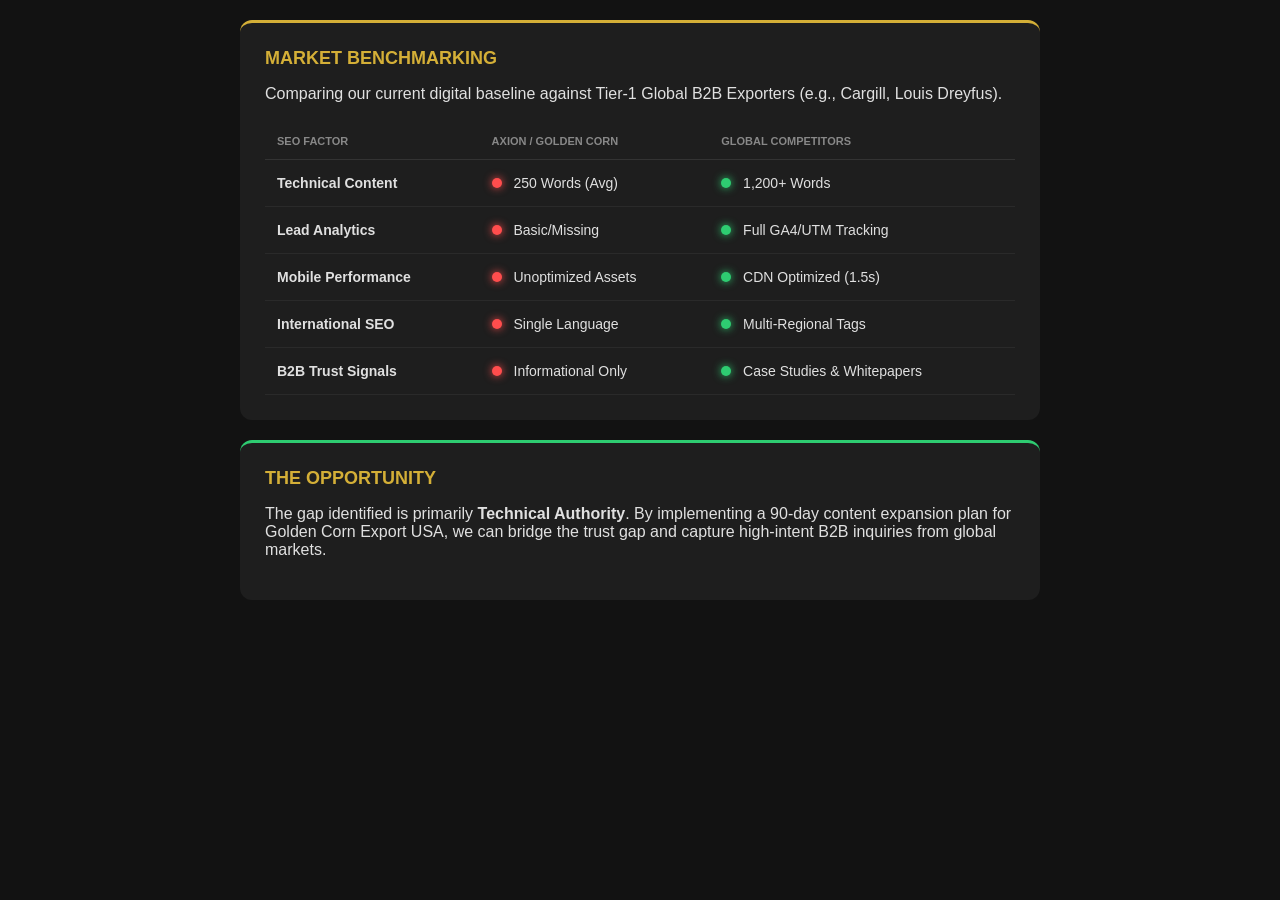
==== competitor_gap.html @ 628f8996 "Update competitor_gap.html" ====
<!DOCTYPE html>
<html lang="en">
<head>
    <meta charset="UTF-8">
    <meta name="viewport" content="width=device-width, initial-scale=1.0">
    <style>
        :root {
            --black: #121212; --surface: #1e1e1e; --gold: #d4af37;
            --blue: #0a1931; --red: #ff4d4d; --green: #2ecc71; --text: #e0e0e0;
        }
        body { font-family: -apple-system, sans-serif; background: var(--black); color: var(--text); margin: 0; padding: 20px; }
        .container { max-width: 800px; margin: 0 auto; }
        .card { background: var(--surface); border-radius: 12px; padding: 25px; margin-bottom: 20px; border-top: 3px solid var(--gold); }
        h2 { color: var(--gold); margin-top: 0; font-size: 18px; text-transform: uppercase; }
        
        .table-wrapper { width: 100%; overflow-x: auto; -webkit-overflow-scrolling: touch; margin-top: 20px; }
        table { width: 100%; border-collapse: collapse; min-width: 500px; }
        th { text-align: left; color: #888; padding: 12px; border-bottom: 1px solid #333; font-size: 11px; text-transform: uppercase; }
        td { padding: 15px 12px; border-bottom: 1px solid #2a2a2a; font-size: 14px; }
        
        .dot { width: 10px; height: 10px; border-radius: 50%; display: inline-block; margin-right: 8px; }
        .bg-red { background: var(--red); box-shadow: 0 0 8px var(--red); }
        .bg-green { background: var(--green); box-shadow: 0 0 8px var(--green); }
    </style>
</head>
<body>
    <div class="container">
        <div class="card">
            <h2>Market Benchmarking</h2>
            <p>Comparing our current digital baseline against Tier-1 Global B2B Exporters (e.g., Cargill, Louis Dreyfus).</p>
            
            <div class="table-wrapper">
                <table>
                    <thead>
                        <tr><th>SEO Factor</th><th>Axion / Golden Corn</th><th>Global Competitors</th></tr>
                    </thead>
                    <tbody>
                        <tr>
                            <td><strong>Technical Content</strong></td>
                            <td><span class="dot bg-red"></span> 250 Words (Avg)</td>
                            <td><span class="dot bg-green"></span> 1,200+ Words</td>
                        </tr>
                        <tr>
                            <td><strong>Lead Analytics</strong></td>
                            <td><span class="dot bg-red"></span> Basic/Missing</td>
                            <td><span class="dot bg-green"></span> Full GA4/UTM Tracking</td>
                        </tr>
                        <tr>
                            <td><strong>Mobile Performance</strong></td>
                            <td><span class="dot bg-red"></span> Unoptimized Assets</td>
                            <td><span class="dot bg-green"></span> CDN Optimized (1.5s)</td>
                        </tr>
                        <tr>
                            <td><strong>International SEO</strong></td>
                            <td><span class="dot bg-red"></span> Single Language</td>
                            <td><span class="dot bg-green"></span> Multi-Regional Tags</td>
                        </tr>
                        <tr>
                            <td><strong>B2B Trust Signals</strong></td>
                            <td><span class="dot bg-red"></span> Informational Only</td>
                            <td><span class="dot bg-green"></span> Case Studies & Whitepapers</td>
                        </tr>
                    </tbody>
                </table>
            </div>
        </div>

        <div class="card" style="border-top-color: var(--green);">
            <h2>The Opportunity</h2>
            <p>The gap identified is primarily <strong>Technical Authority</strong>. By implementing a 90-day content expansion plan for Golden Corn Export USA, we can bridge the trust gap and capture high-intent B2B inquiries from global markets.</p>
        </div>
    </div>
</body>
</html>
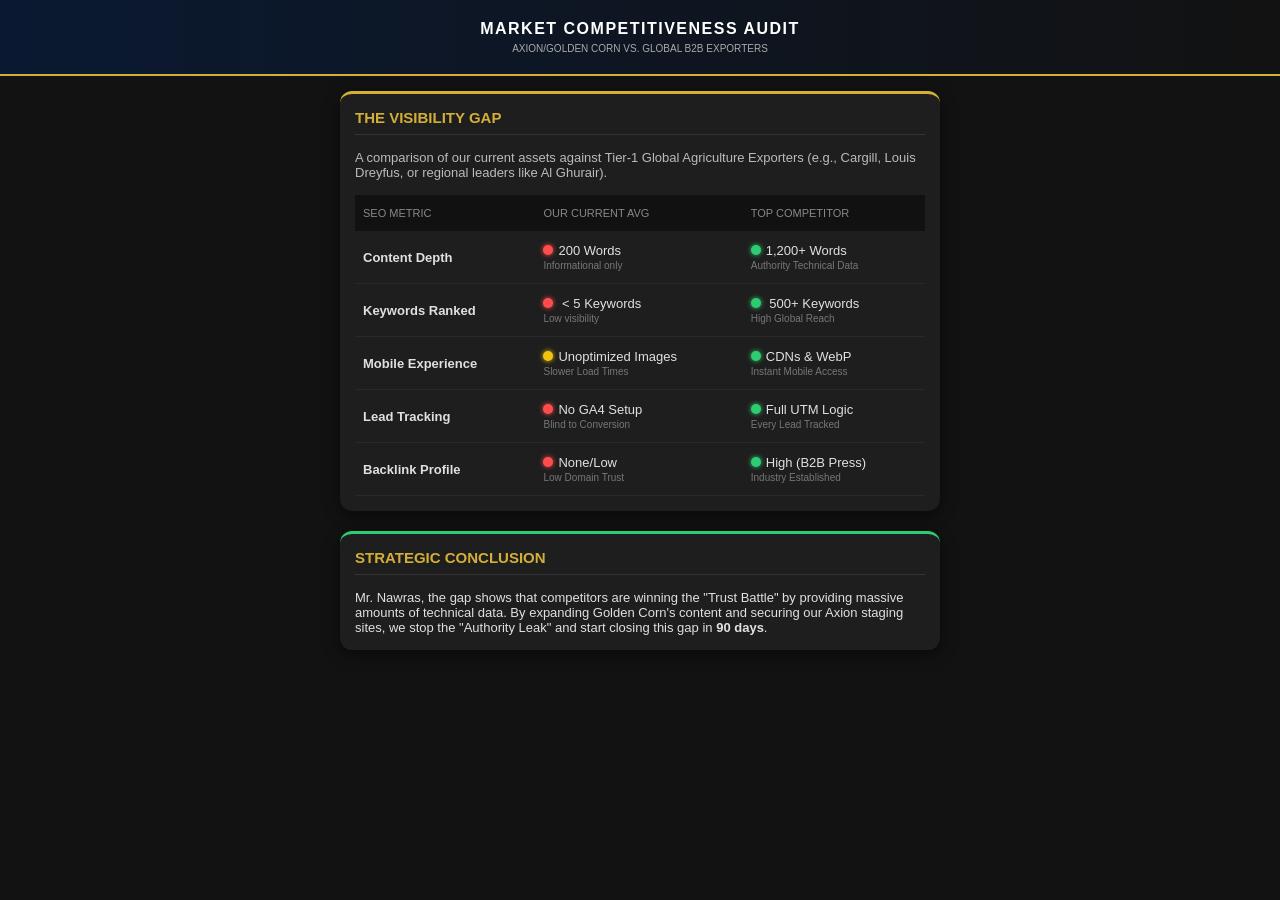
==== commit e44ee09c: "Update competitor_gap.html" ====
--- a/competitor_gap.html
+++ b/competitor_gap.html
@@ -3,72 +3,97 @@
 <head>
     <meta charset="UTF-8">
     <meta name="viewport" content="width=device-width, initial-scale=1.0">
+    <title>Competitor SEO Gap Analysis</title>
     <style>
         :root {
-            --black: #121212; --surface: #1e1e1e; --gold: #d4af37;
-            --blue: #0a1931; --red: #ff4d4d; --green: #2ecc71; --text: #e0e0e0;
+            --black: #121212;
+            --surface: #1e1e1e;
+            --gold: #d4af37;
+            --blue: #0a1931;
+            --red: #ff4d4d;
+            --green: #2ecc71;
+            --text: #e0e0e0;
         }
-        body { font-family: -apple-system, sans-serif; background: var(--black); color: var(--text); margin: 0; padding: 20px; }
-        .container { max-width: 800px; margin: 0 auto; }
-        .card { background: var(--surface); border-radius: 12px; padding: 25px; margin-bottom: 20px; border-top: 3px solid var(--gold); }
-        h2 { color: var(--gold); margin-top: 0; font-size: 18px; text-transform: uppercase; }
+        body { font-family: -apple-system, sans-serif; background: var(--black); color: var(--text); margin: 0; padding: 0; }
+        header { background: linear-gradient(to right, var(--blue), var(--black)); padding: 20px; border-bottom: 2px solid var(--gold); text-align: center; }
+        header h1 { font-size: 16px; margin: 0; text-transform: uppercase; letter-spacing: 1.5px; color: #fff; }
+        .container { padding: 15px; max-width: 600px; margin: 0 auto; }
+        .card { background: var(--surface); border-radius: 12px; padding: 15px; margin-bottom: 20px; border-top: 3px solid var(--gold); box-shadow: 0 4px 15px rgba(0,0,0,0.5); }
+        .card h3 { margin-top: 0; font-size: 15px; color: var(--gold); text-transform: uppercase; border-bottom: 1px solid #333; padding-bottom: 8px; }
         
-        .table-wrapper { width: 100%; overflow-x: auto; -webkit-overflow-scrolling: touch; margin-top: 20px; }
-        table { width: 100%; border-collapse: collapse; min-width: 500px; }
-        th { text-align: left; color: #888; padding: 12px; border-bottom: 1px solid #333; font-size: 11px; text-transform: uppercase; }
-        td { padding: 15px 12px; border-bottom: 1px solid #2a2a2a; font-size: 14px; }
+        .table-wrapper { overflow-x: auto; -webkit-overflow-scrolling: touch; }
+        table { width: 100%; border-collapse: collapse; min-width: 400px; font-size: 13px; }
+        th { background: #111; color: #888; text-align: left; padding: 12px 8px; font-weight: 400; text-transform: uppercase; font-size: 11px; }
+        td { padding: 12px 8px; border-bottom: 1px solid #2a2a2a; vertical-align: middle; }
         
-        .dot { width: 10px; height: 10px; border-radius: 50%; display: inline-block; margin-right: 8px; }
-        .bg-red { background: var(--red); box-shadow: 0 0 8px var(--red); }
-        .bg-green { background: var(--green); box-shadow: 0 0 8px var(--green); }
+        .indicator { width: 10px; height: 10px; border-radius: 50%; display: inline-block; margin-right: 5px; }
+        .bg-red { background: var(--red); box-shadow: 0 0 5px var(--red); }
+        .bg-green { background: var(--green); box-shadow: 0 0 5px var(--green); }
+        .bg-yellow { background: #f1c40f; box-shadow: 0 0 5px #f1c40f; }
+        
+        .label { display: block; font-size: 10px; color: #777; margin-top: 2px; }
+        .comp-name { color: var(--gold); font-weight: bold; }
     </style>
 </head>
 <body>
-    <div class="container">
-        <div class="card">
-            <h2>Market Benchmarking</h2>
-            <p>Comparing our current digital baseline against Tier-1 Global B2B Exporters (e.g., Cargill, Louis Dreyfus).</p>
-            
-            <div class="table-wrapper">
-                <table>
-                    <thead>
-                        <tr><th>SEO Factor</th><th>Axion / Golden Corn</th><th>Global Competitors</th></tr>
-                    </thead>
-                    <tbody>
-                        <tr>
-                            <td><strong>Technical Content</strong></td>
-                            <td><span class="dot bg-red"></span> 250 Words (Avg)</td>
-                            <td><span class="dot bg-green"></span> 1,200+ Words</td>
-                        </tr>
-                        <tr>
-                            <td><strong>Lead Analytics</strong></td>
-                            <td><span class="dot bg-red"></span> Basic/Missing</td>
-                            <td><span class="dot bg-green"></span> Full GA4/UTM Tracking</td>
-                        </tr>
-                        <tr>
-                            <td><strong>Mobile Performance</strong></td>
-                            <td><span class="dot bg-red"></span> Unoptimized Assets</td>
-                            <td><span class="dot bg-green"></span> CDN Optimized (1.5s)</td>
-                        </tr>
-                        <tr>
-                            <td><strong>International SEO</strong></td>
-                            <td><span class="dot bg-red"></span> Single Language</td>
-                            <td><span class="dot bg-green"></span> Multi-Regional Tags</td>
-                        </tr>
-                        <tr>
-                            <td><strong>B2B Trust Signals</strong></td>
-                            <td><span class="dot bg-red"></span> Informational Only</td>
-                            <td><span class="dot bg-green"></span> Case Studies & Whitepapers</td>
-                        </tr>
-                    </tbody>
-                </table>
-            </div>
-        </div>
 
-        <div class="card" style="border-top-color: var(--green);">
-            <h2>The Opportunity</h2>
-            <p>The gap identified is primarily <strong>Technical Authority</strong>. By implementing a 90-day content expansion plan for Golden Corn Export USA, we can bridge the trust gap and capture high-intent B2B inquiries from global markets.</p>
+<header>
+    <h1>Market Competitiveness Audit</h1>
+    <p style="margin:5px 0 0 0; font-size:10px; color:#aaa;">AXION/GOLDEN CORN VS. GLOBAL B2B EXPORTERS</p>
+</header>
+
+<div class="container">
+
+    <div class="card">
+        <h3>The Visibility Gap</h3>
+        <p style="font-size: 13px; color: #bbb; margin-bottom: 15px;">A comparison of our current assets against Tier-1 Global Agriculture Exporters (e.g., Cargill, Louis Dreyfus, or regional leaders like Al Ghurair).</p>
+        
+        <div class="table-wrapper">
+            <table>
+                <thead>
+                    <tr>
+                        <th>SEO Metric</th>
+                        <th>Our Current Avg</th>
+                        <th>Top Competitor</th>
+                    </tr>
+                </thead>
+                <tbody>
+                    <tr>
+                        <td><strong>Content Depth</strong></td>
+                        <td><span class="indicator bg-red"></span>200 Words<span class="label">Informational only</span></td>
+                        <td><span class="indicator bg-green"></span>1,200+ Words<span class="label">Authority Technical Data</span></td>
+                    </tr>
+                    <tr>
+                        <td><strong>Keywords Ranked</strong></td>
+                        <td><span class="indicator bg-red"></span> < 5 Keywords<span class="label">Low visibility</span></td>
+                        <td><span class="indicator bg-green"></span> 500+ Keywords<span class="label">High Global Reach</span></td>
+                    </tr>
+                    <tr>
+                        <td><strong>Mobile Experience</strong></td>
+                        <td><span class="indicator bg-yellow"></span>Unoptimized Images<span class="label">Slower Load Times</span></td>
+                        <td><span class="indicator bg-green"></span>CDNs & WebP<span class="label">Instant Mobile Access</span></td>
+                    </tr>
+                    <tr>
+                        <td><strong>Lead Tracking</strong></td>
+                        <td><span class="indicator bg-red"></span>No GA4 Setup<span class="label">Blind to Conversion</span></td>
+                        <td><span class="indicator bg-green"></span>Full UTM Logic<span class="label">Every Lead Tracked</span></td>
+                    </tr>
+                    <tr>
+                        <td><strong>Backlink Profile</strong></td>
+                        <td><span class="indicator bg-red"></span>None/Low<span class="label">Low Domain Trust</span></td>
+                        <td><span class="indicator bg-green"></span>High (B2B Press)<span class="label">Industry Established</span></td>
+                    </tr>
+                </tbody>
+            </table>
         </div>
     </div>
+
+    <div class="card" style="border-top: 3px solid var(--green);">
+        <h3>Strategic Conclusion</h3>
+        <p style="font-size: 13px; margin: 0;">Mr. Nawras, the gap shows that competitors are winning the "Trust Battle" by providing massive amounts of technical data. By expanding Golden Corn's content and securing our Axion staging sites, we stop the "Authority Leak" and start closing this gap in <strong>90 days</strong>.</p>
+    </div>
+
+</div>
+
 </body>
 </html>
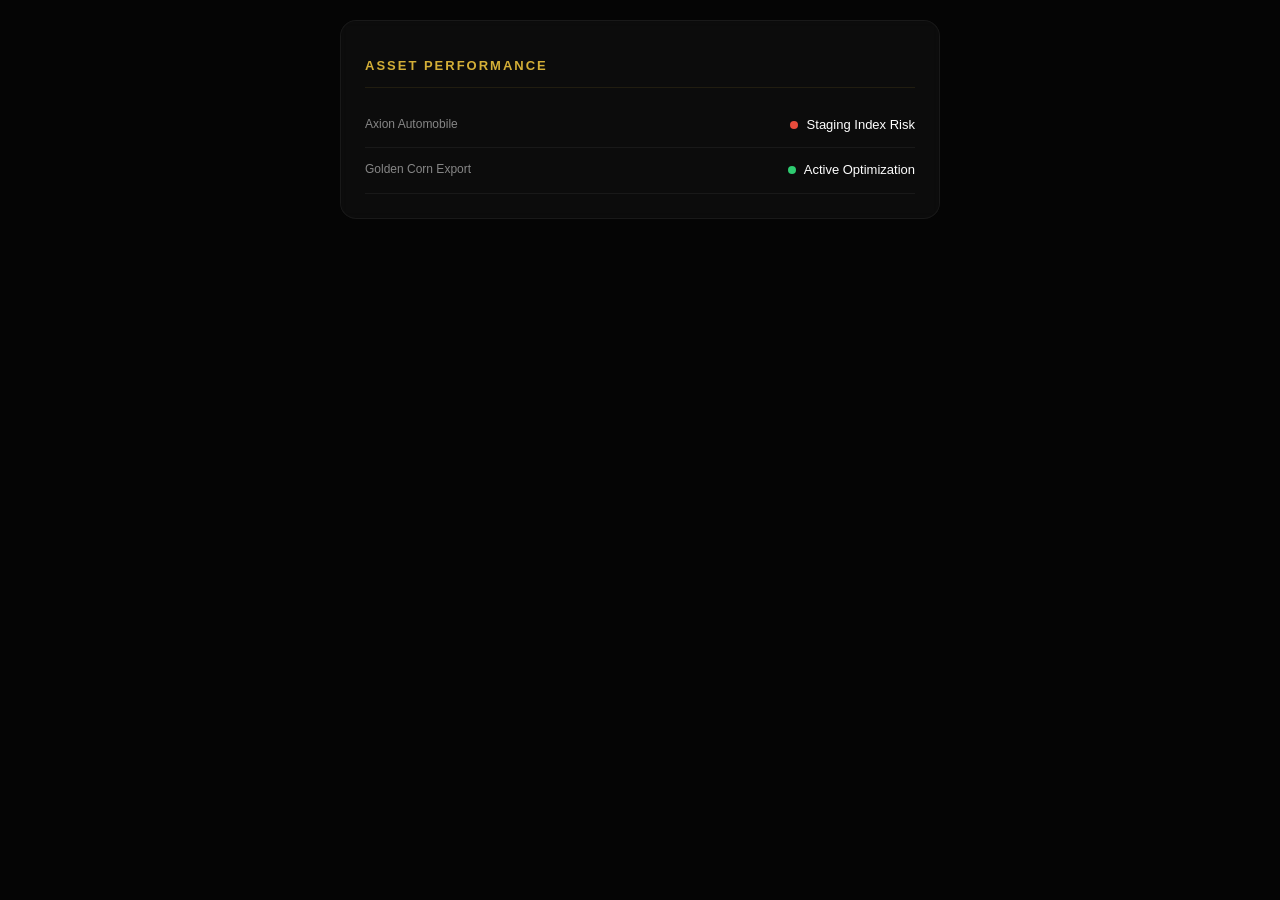
==== commit 905ac691: "Update competitor_gap.html" ====
--- a/competitor_gap.html
+++ b/competitor_gap.html
@@ -3,97 +3,64 @@
 <head>
     <meta charset="UTF-8">
     <meta name="viewport" content="width=device-width, initial-scale=1.0">
-    <title>Competitor SEO Gap Analysis</title>
     <style>
-        :root {
-            --black: #121212;
-            --surface: #1e1e1e;
-            --gold: #d4af37;
-            --blue: #0a1931;
-            --red: #ff4d4d;
-            --green: #2ecc71;
-            --text: #e0e0e0;
+        body {
+            background: #050505; color: #fff;
+            font-family: -apple-system, sans-serif;
+            margin: 0; padding: 20px; line-height: 1.6;
         }
-        body { font-family: -apple-system, sans-serif; background: var(--black); color: var(--text); margin: 0; padding: 0; }
-        header { background: linear-gradient(to right, var(--blue), var(--black)); padding: 20px; border-bottom: 2px solid var(--gold); text-align: center; }
-        header h1 { font-size: 16px; margin: 0; text-transform: uppercase; letter-spacing: 1.5px; color: #fff; }
-        .container { padding: 15px; max-width: 600px; margin: 0 auto; }
-        .card { background: var(--surface); border-radius: 12px; padding: 15px; margin-bottom: 20px; border-top: 3px solid var(--gold); box-shadow: 0 4px 15px rgba(0,0,0,0.5); }
-        .card h3 { margin-top: 0; font-size: 15px; color: var(--gold); text-transform: uppercase; border-bottom: 1px solid #333; padding-bottom: 8px; }
+        .container { max-width: 600px; margin: 0 auto; }
         
-        .table-wrapper { overflow-x: auto; -webkit-overflow-scrolling: touch; }
-        table { width: 100%; border-collapse: collapse; min-width: 400px; font-size: 13px; }
-        th { background: #111; color: #888; text-align: left; padding: 12px 8px; font-weight: 400; text-transform: uppercase; font-size: 11px; }
-        td { padding: 12px 8px; border-bottom: 1px solid #2a2a2a; vertical-align: middle; }
+        /* Glass Card Style */
+        .glass-card {
+            background: rgba(255, 255, 255, 0.03);
+            border: 1px solid rgba(255, 255, 255, 0.05);
+            border-radius: 16px;
+            padding: 24px;
+            margin-bottom: 20px;
+            backdrop-filter: blur(5px);
+        }
         
-        .indicator { width: 10px; height: 10px; border-radius: 50%; display: inline-block; margin-right: 5px; }
-        .bg-red { background: var(--red); box-shadow: 0 0 5px var(--red); }
-        .bg-green { background: var(--green); box-shadow: 0 0 5px var(--green); }
-        .bg-yellow { background: #f1c40f; box-shadow: 0 0 5px #f1c40f; }
-        
-        .label { display: block; font-size: 10px; color: #777; margin-top: 2px; }
-        .comp-name { color: var(--gold); font-weight: bold; }
+        h2 {
+            font-size: 13px; text-transform: uppercase;
+            letter-spacing: 2px; color: #d4af37;
+            margin-bottom: 15px; border-bottom: 1px solid rgba(212, 175, 55, 0.1);
+            padding-bottom: 10px;
+        }
+
+        /* Modern Data Rows */
+        .data-row {
+            display: flex; justify-content: space-between;
+            padding: 12px 0; border-bottom: 1px solid rgba(255,255,255,0.05);
+        }
+        .label { color: rgba(255,255,255,0.5); font-size: 12px; }
+        .value { font-weight: 500; font-size: 13px; color: #fff; }
+        .status-dot {
+            height: 8px; width: 8px; border-radius: 50%;
+            display: inline-block; margin-right: 5px;
+        }
+
+        /* Table Styling */
+        table { width: 100%; border-collapse: collapse; margin-top: 10px; }
+        th { text-align: left; font-size: 10px; color: rgba(255,255,255,0.3); text-transform: uppercase; padding-bottom: 10px; }
+        td { padding: 12px 0; font-size: 13px; border-bottom: 1px solid rgba(255,255,255,0.05); }
+
+        @media print { body { background: white; color: black; } .glass-card { border: 1px solid #eee; } }
     </style>
 </head>
 <body>
-
-<header>
-    <h1>Market Competitiveness Audit</h1>
-    <p style="margin:5px 0 0 0; font-size:10px; color:#aaa;">AXION/GOLDEN CORN VS. GLOBAL B2B EXPORTERS</p>
-</header>
-
-<div class="container">
-
-    <div class="card">
-        <h3>The Visibility Gap</h3>
-        <p style="font-size: 13px; color: #bbb; margin-bottom: 15px;">A comparison of our current assets against Tier-1 Global Agriculture Exporters (e.g., Cargill, Louis Dreyfus, or regional leaders like Al Ghurair).</p>
-        
-        <div class="table-wrapper">
-            <table>
-                <thead>
-                    <tr>
-                        <th>SEO Metric</th>
-                        <th>Our Current Avg</th>
-                        <th>Top Competitor</th>
-                    </tr>
-                </thead>
-                <tbody>
-                    <tr>
-                        <td><strong>Content Depth</strong></td>
-                        <td><span class="indicator bg-red"></span>200 Words<span class="label">Informational only</span></td>
-                        <td><span class="indicator bg-green"></span>1,200+ Words<span class="label">Authority Technical Data</span></td>
-                    </tr>
-                    <tr>
-                        <td><strong>Keywords Ranked</strong></td>
-                        <td><span class="indicator bg-red"></span> < 5 Keywords<span class="label">Low visibility</span></td>
-                        <td><span class="indicator bg-green"></span> 500+ Keywords<span class="label">High Global Reach</span></td>
-                    </tr>
-                    <tr>
-                        <td><strong>Mobile Experience</strong></td>
-                        <td><span class="indicator bg-yellow"></span>Unoptimized Images<span class="label">Slower Load Times</span></td>
-                        <td><span class="indicator bg-green"></span>CDNs & WebP<span class="label">Instant Mobile Access</span></td>
-                    </tr>
-                    <tr>
-                        <td><strong>Lead Tracking</strong></td>
-                        <td><span class="indicator bg-red"></span>No GA4 Setup<span class="label">Blind to Conversion</span></td>
-                        <td><span class="indicator bg-green"></span>Full UTM Logic<span class="label">Every Lead Tracked</span></td>
-                    </tr>
-                    <tr>
-                        <td><strong>Backlink Profile</strong></td>
-                        <td><span class="indicator bg-red"></span>None/Low<span class="label">Low Domain Trust</span></td>
-                        <td><span class="indicator bg-green"></span>High (B2B Press)<span class="label">Industry Established</span></td>
-                    </tr>
-                </tbody>
-            </table>
+    <div class="container">
+        <div class="glass-card">
+            <h2>Asset Performance</h2>
+            <div class="data-row">
+                <span class="label">Axion Automobile</span>
+                <span class="value"><span class="status-dot" style="background:#e74c3c"></span> Staging Index Risk</span>
+            </div>
+            <div class="data-row">
+                <span class="label">Golden Corn Export</span>
+                <span class="value"><span class="status-dot" style="background:#2ecc71"></span> Active Optimization</span>
+            </div>
         </div>
     </div>
-
-    <div class="card" style="border-top: 3px solid var(--green);">
-        <h3>Strategic Conclusion</h3>
-        <p style="font-size: 13px; margin: 0;">Mr. Nawras, the gap shows that competitors are winning the "Trust Battle" by providing massive amounts of technical data. By expanding Golden Corn's content and securing our Axion staging sites, we stop the "Authority Leak" and start closing this gap in <strong>90 days</strong>.</p>
-    </div>
-
-</div>
-
 </body>
 </html>
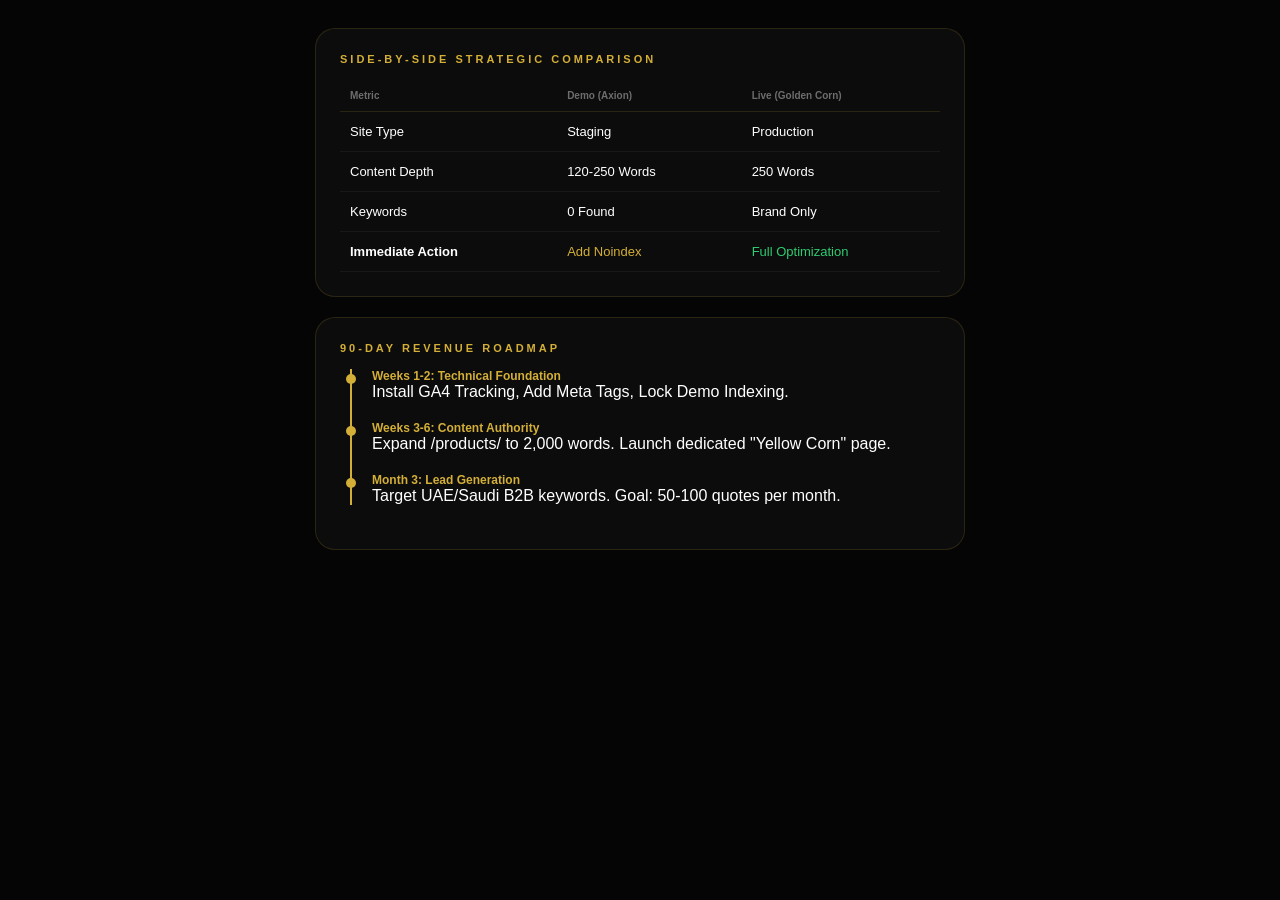
==== commit 492afdda: "Update competitor_gap.html" ====
--- a/competitor_gap.html
+++ b/competitor_gap.html
@@ -4,61 +4,52 @@
     <meta charset="UTF-8">
     <meta name="viewport" content="width=device-width, initial-scale=1.0">
     <style>
-        body {
-            background: #050505; color: #fff;
-            font-family: -apple-system, sans-serif;
-            margin: 0; padding: 20px; line-height: 1.6;
-        }
-        .container { max-width: 600px; margin: 0 auto; }
-        
-        /* Glass Card Style */
-        .glass-card {
-            background: rgba(255, 255, 255, 0.03);
-            border: 1px solid rgba(255, 255, 255, 0.05);
-            border-radius: 16px;
-            padding: 24px;
-            margin-bottom: 20px;
-            backdrop-filter: blur(5px);
-        }
-        
-        h2 {
-            font-size: 13px; text-transform: uppercase;
-            letter-spacing: 2px; color: #d4af37;
-            margin-bottom: 15px; border-bottom: 1px solid rgba(212, 175, 55, 0.1);
-            padding-bottom: 10px;
-        }
-
-        /* Modern Data Rows */
-        .data-row {
-            display: flex; justify-content: space-between;
-            padding: 12px 0; border-bottom: 1px solid rgba(255,255,255,0.05);
-        }
-        .label { color: rgba(255,255,255,0.5); font-size: 12px; }
-        .value { font-weight: 500; font-size: 13px; color: #fff; }
-        .status-dot {
-            height: 8px; width: 8px; border-radius: 50%;
-            display: inline-block; margin-right: 5px;
-        }
-
-        /* Table Styling */
-        table { width: 100%; border-collapse: collapse; margin-top: 10px; }
-        th { text-align: left; font-size: 10px; color: rgba(255,255,255,0.3); text-transform: uppercase; padding-bottom: 10px; }
-        td { padding: 12px 0; font-size: 13px; border-bottom: 1px solid rgba(255,255,255,0.05); }
-
-        @media print { body { background: white; color: black; } .glass-card { border: 1px solid #eee; } }
+        :root { --bg: #050505; --gold: #d4af37; --border: rgba(212, 175, 55, 0.15); }
+        body { background: var(--bg); color: #fff; font-family: -apple-system, sans-serif; padding: 20px; }
+        .container { max-width: 650px; margin: 0 auto; }
+        .glass-card { background: rgba(255,255,255,0.03); border: 1px solid var(--border); border-radius: 20px; padding: 24px; margin-bottom: 20px; }
+        h2 { font-size: 11px; text-transform: uppercase; letter-spacing: 3px; color: var(--gold); margin: 0 0 15px; }
+        table { width: 100%; border-collapse: collapse; font-size: 13px; }
+        th { text-align: left; color: rgba(255,255,255,0.4); padding: 10px; border-bottom: 1px solid var(--border); font-size: 10px; }
+        td { padding: 12px 10px; border-bottom: 1px solid rgba(255,255,255,0.05); }
+        .timeline { border-left: 2px solid var(--gold); padding-left: 20px; margin-left: 10px; }
+        .step { margin-bottom: 20px; position: relative; }
+        .step::before { content: ''; position: absolute; left: -26px; top: 5px; width: 10px; height: 10px; background: var(--gold); border-radius: 50%; }
+        .step-title { font-weight: bold; color: var(--gold); font-size: 12px; }
     </style>
 </head>
 <body>
     <div class="container">
         <div class="glass-card">
-            <h2>Asset Performance</h2>
-            <div class="data-row">
-                <span class="label">Axion Automobile</span>
-                <span class="value"><span class="status-dot" style="background:#e74c3c"></span> Staging Index Risk</span>
-            </div>
-            <div class="data-row">
-                <span class="label">Golden Corn Export</span>
-                <span class="value"><span class="status-dot" style="background:#2ecc71"></span> Active Optimization</span>
+            <h2>Side-by-Side Strategic Comparison</h2>
+            <table>
+                <thead>
+                    <tr><th>Metric</th><th>Demo (Axion)</th><th>Live (Golden Corn)</th></tr>
+                </thead>
+                <tbody>
+                    <tr><td>Site Type</td><td>Staging</td><td>Production</td></tr>
+                    <tr><td>Content Depth</td><td>120-250 Words</td><td>250 Words</td></tr>
+                    <tr><td>Keywords</td><td>0 Found</td><td>Brand Only</td></tr>
+                    <tr><td><b>Immediate Action</b></td><td style="color:var(--gold)">Add Noindex</td><td style="color:#2ecc71">Full Optimization</td></tr>
+                </tbody>
+            </table>
+        </div>
+
+        <div class="glass-card">
+            <h2>90-Day Revenue Roadmap</h2>
+            <div class="timeline">
+                <div class="step">
+                    <div class="step-title">Weeks 1-2: Technical Foundation</div>
+                    <div>Install GA4 Tracking, Add Meta Tags, Lock Demo Indexing.</div>
+                </div>
+                <div class="step">
+                    <div class="step-title">Weeks 3-6: Content Authority</div>
+                    <div>Expand /products/ to 2,000 words. Launch dedicated "Yellow Corn" page.</div>
+                </div>
+                <div class="step">
+                    <div class="step-title">Month 3: Lead Generation</div>
+                    <div>Target UAE/Saudi B2B keywords. Goal: 50-100 quotes per month.</div>
+                </div>
             </div>
         </div>
     </div>
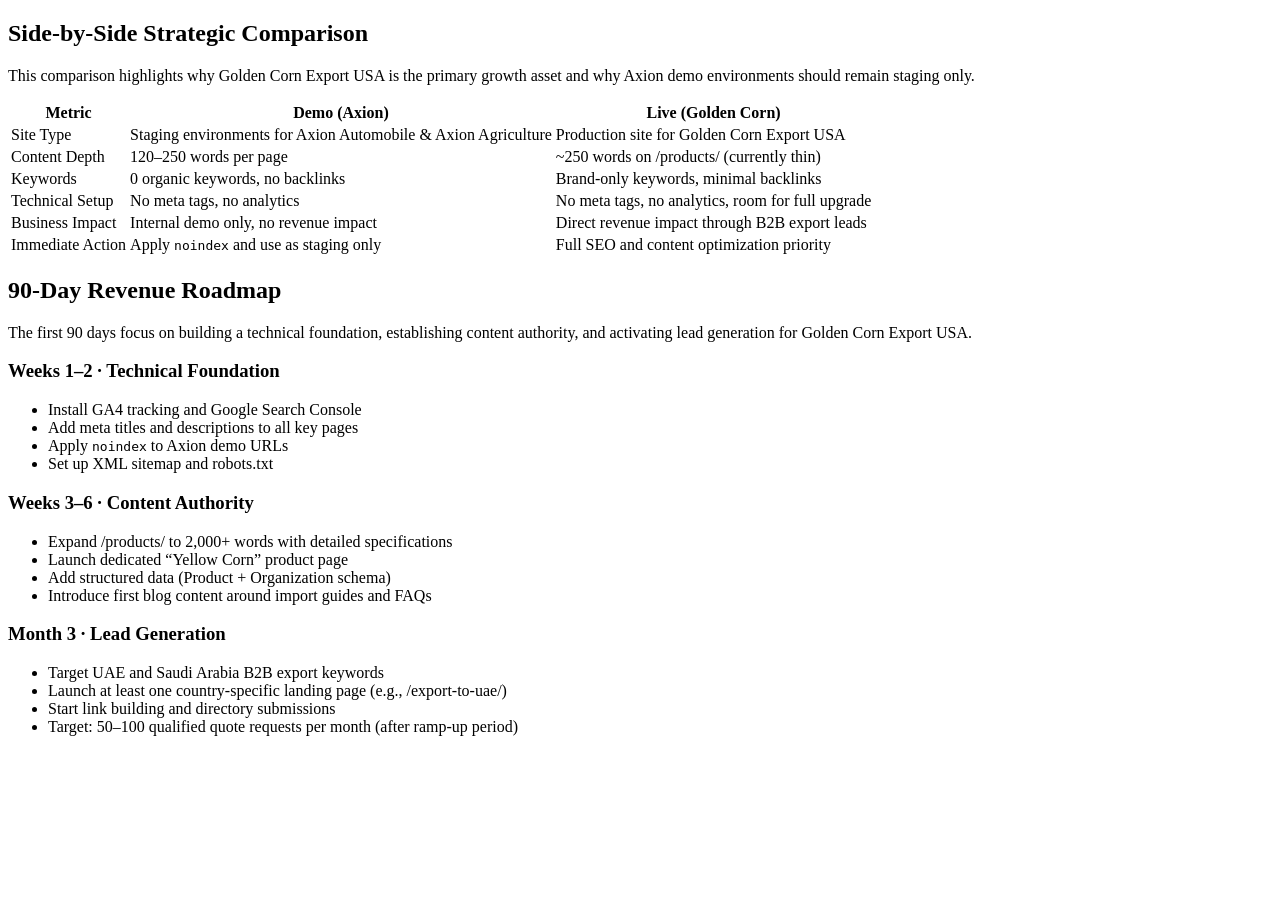
==== commit 9ba8a90e: "Update competitor_gap.html" ====
--- a/competitor_gap.html
+++ b/competitor_gap.html
@@ -1,57 +1,107 @@
 <!DOCTYPE html>
 <html lang="en">
 <head>
-    <meta charset="UTF-8">
-    <meta name="viewport" content="width=device-width, initial-scale=1.0">
-    <style>
-        :root { --bg: #050505; --gold: #d4af37; --border: rgba(212, 175, 55, 0.15); }
-        body { background: var(--bg); color: #fff; font-family: -apple-system, sans-serif; padding: 20px; }
-        .container { max-width: 650px; margin: 0 auto; }
-        .glass-card { background: rgba(255,255,255,0.03); border: 1px solid var(--border); border-radius: 20px; padding: 24px; margin-bottom: 20px; }
-        h2 { font-size: 11px; text-transform: uppercase; letter-spacing: 3px; color: var(--gold); margin: 0 0 15px; }
-        table { width: 100%; border-collapse: collapse; font-size: 13px; }
-        th { text-align: left; color: rgba(255,255,255,0.4); padding: 10px; border-bottom: 1px solid var(--border); font-size: 10px; }
-        td { padding: 12px 10px; border-bottom: 1px solid rgba(255,255,255,0.05); }
-        .timeline { border-left: 2px solid var(--gold); padding-left: 20px; margin-left: 10px; }
-        .step { margin-bottom: 20px; position: relative; }
-        .step::before { content: ''; position: absolute; left: -26px; top: 5px; width: 10px; height: 10px; background: var(--gold); border-radius: 50%; }
-        .step-title { font-weight: bold; color: var(--gold); font-size: 12px; }
-    </style>
+  <meta charset="UTF-8">
+  <title>Side-by-Side Strategic Comparison | Axion & Golden Corn</title>
+  <meta name="viewport" content="width=device-width, initial-scale=1.0">
+  <meta name="description" content="Side-by-side comparison of Axion demo pages vs Golden Corn Export USA, plus a 90‑day roadmap for SEO and revenue growth.">
+  <link rel="stylesheet" href="styles.css">
 </head>
 <body>
+
+  <section class="section section-light">
     <div class="container">
-        <div class="glass-card">
-            <h2>Side-by-Side Strategic Comparison</h2>
-            <table>
-                <thead>
-                    <tr><th>Metric</th><th>Demo (Axion)</th><th>Live (Golden Corn)</th></tr>
-                </thead>
-                <tbody>
-                    <tr><td>Site Type</td><td>Staging</td><td>Production</td></tr>
-                    <tr><td>Content Depth</td><td>120-250 Words</td><td>250 Words</td></tr>
-                    <tr><td>Keywords</td><td>0 Found</td><td>Brand Only</td></tr>
-                    <tr><td><b>Immediate Action</b></td><td style="color:var(--gold)">Add Noindex</td><td style="color:#2ecc71">Full Optimization</td></tr>
-                </tbody>
-            </table>
+      <h1>Side-by-Side Strategic Comparison</h1>
+      <p>
+        This comparison highlights why Golden Corn Export USA is the primary growth asset and
+        why Axion demo environments should remain staging only.
+      </p>
+
+      <table class="comparison-table">
+        <thead>
+          <tr>
+            <th>Metric</th>
+            <th>Demo (Axion)</th>
+            <th>Live (Golden Corn)</th>
+          </tr>
+        </thead>
+        <tbody>
+          <tr>
+            <td>Site Type</td>
+            <td>Staging environments for Axion Automobile & Axion Agriculture</td>
+            <td>Production site for Golden Corn Export USA</td>
+          </tr>
+          <tr>
+            <td>Content Depth</td>
+            <td>120–250 words per page</td>
+            <td>~250 words on /products/ (currently thin)</td>
+          </tr>
+          <tr>
+            <td>Keywords</td>
+            <td>0 organic keywords, no backlinks</td>
+            <td>Brand-only keywords, minimal backlinks</td>
+          </tr>
+          <tr>
+            <td>Technical Setup</td>
+            <td>No meta tags, no analytics</td>
+            <td>No meta tags, no analytics, room for full upgrade</td>
+          </tr>
+          <tr>
+            <td>Business Impact</td>
+            <td>Internal demo only, no revenue impact</td>
+            <td>Direct revenue impact through B2B export leads</td>
+          </tr>
+          <tr>
+            <td>Immediate Action</td>
+            <td>Apply <code>noindex</code> and use as staging only</td>
+            <td>Full SEO and content optimization priority</td>
+          </tr>
+        </tbody>
+      </table>
+    </div>
+  </section>
+
+  <section class="section section-dark">
+    <div class="container">
+      <h2>90‑Day Revenue Roadmap</h2>
+      <p>
+        The first 90 days focus on building a technical foundation, establishing content authority,
+        and activating lead generation for Golden Corn Export USA.
+      </p>
+
+      <div class="timeline">
+        <div class="timeline-item">
+          <h3>Weeks 1–2 · Technical Foundation</h3>
+          <ul>
+            <li>Install GA4 tracking and Google Search Console</li>
+            <li>Add meta titles and descriptions to all key pages</li>
+            <li>Apply <code>noindex</code> to Axion demo URLs</li>
+            <li>Set up XML sitemap and robots.txt</li>
+          </ul>
         </div>
 
-        <div class="glass-card">
-            <h2>90-Day Revenue Roadmap</h2>
-            <div class="timeline">
-                <div class="step">
-                    <div class="step-title">Weeks 1-2: Technical Foundation</div>
-                    <div>Install GA4 Tracking, Add Meta Tags, Lock Demo Indexing.</div>
-                </div>
-                <div class="step">
-                    <div class="step-title">Weeks 3-6: Content Authority</div>
-                    <div>Expand /products/ to 2,000 words. Launch dedicated "Yellow Corn" page.</div>
-                </div>
-                <div class="step">
-                    <div class="step-title">Month 3: Lead Generation</div>
-                    <div>Target UAE/Saudi B2B keywords. Goal: 50-100 quotes per month.</div>
-                </div>
-            </div>
+        <div class="timeline-item">
+          <h3>Weeks 3–6 · Content Authority</h3>
+          <ul>
+            <li>Expand /products/ to 2,000+ words with detailed specifications</li>
+            <li>Launch dedicated “Yellow Corn” product page</li>
+            <li>Add structured data (Product + Organization schema)</li>
+            <li>Introduce first blog content around import guides and FAQs</li>
+          </ul>
         </div>
+
+        <div class="timeline-item">
+          <h3>Month 3 · Lead Generation</h3>
+          <ul>
+            <li>Target UAE and Saudi Arabia B2B export keywords</li>
+            <li>Launch at least one country-specific landing page (e.g., /export-to-uae/)</li>
+            <li>Start link building and directory submissions</li>
+            <li>Target: 50–100 qualified quote requests per month (after ramp‑up period)</li>
+          </ul>
+        </div>
+      </div>
     </div>
+  </section>
+
 </body>
 </html>
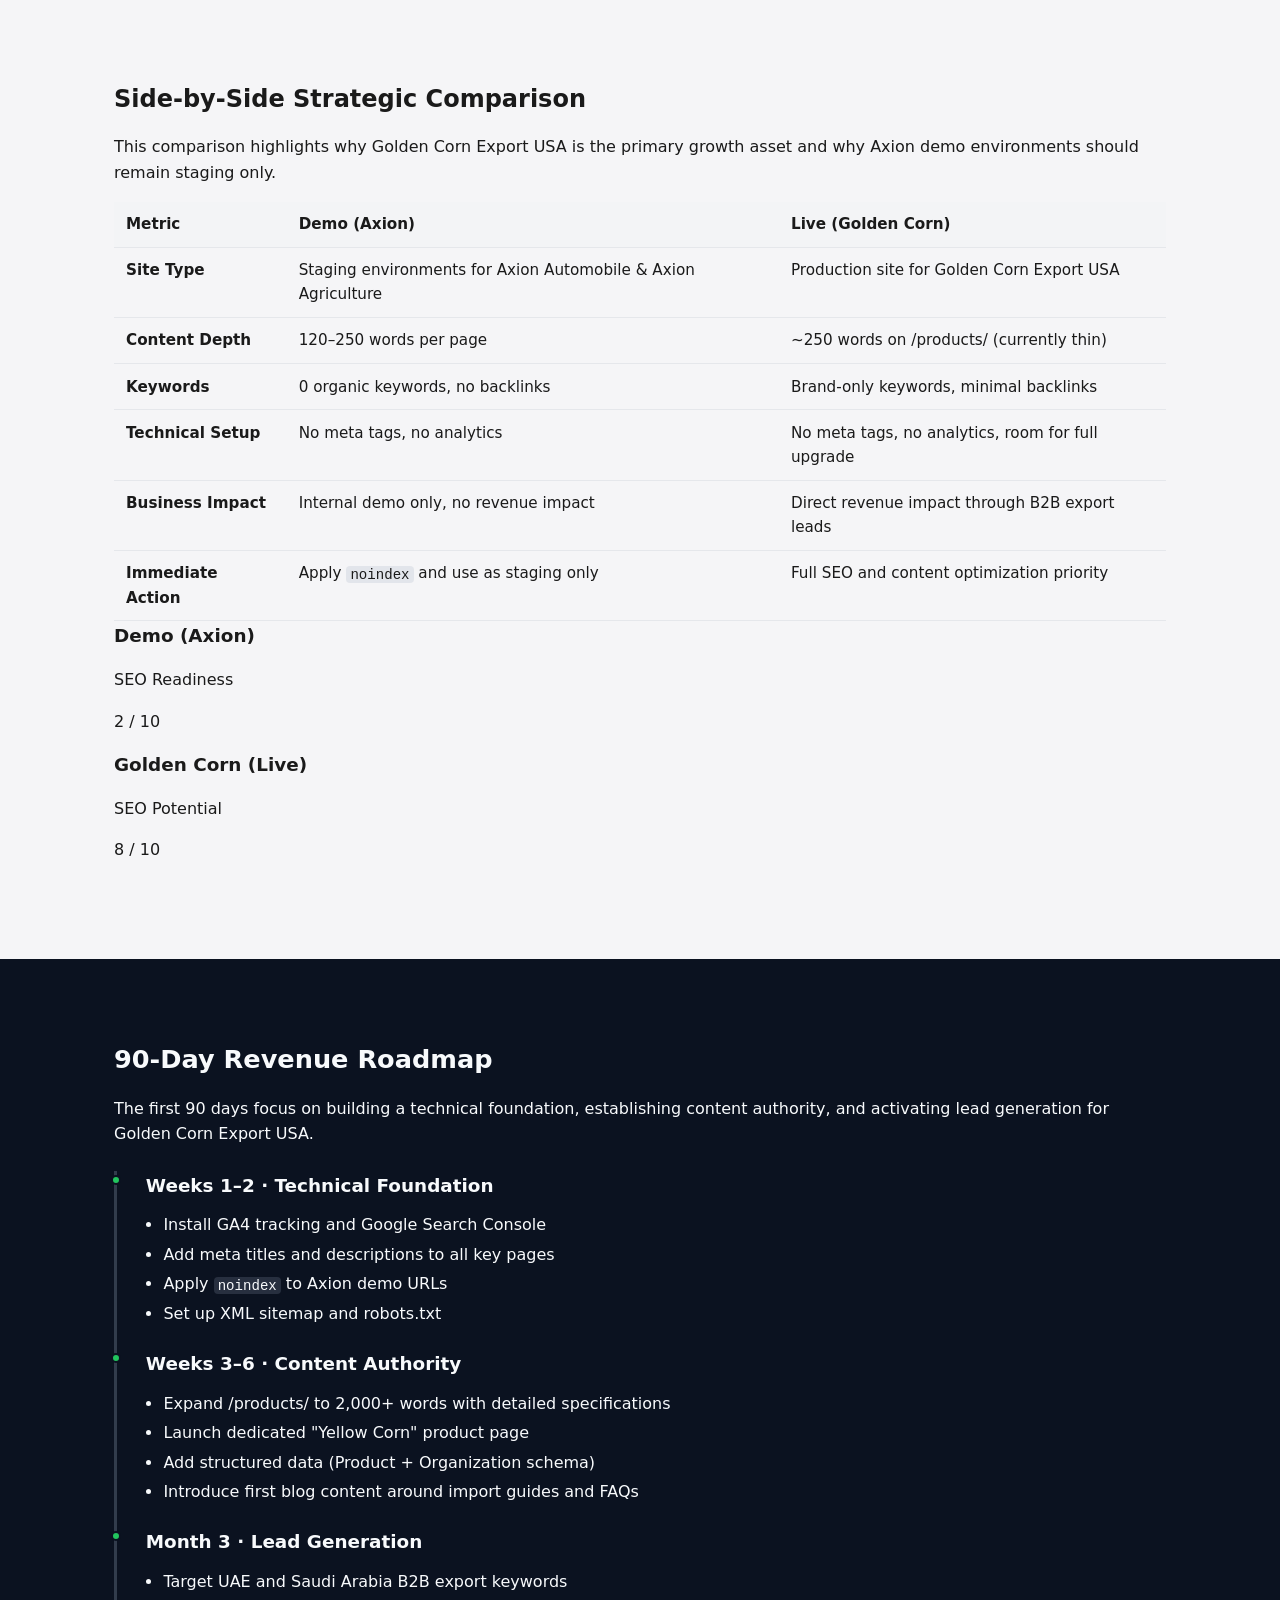
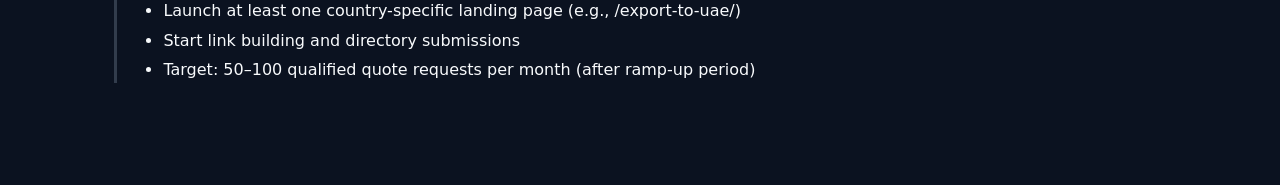
==== commit 5a96adf6: "Update competitor_gap.html" ====
--- a/competitor_gap.html
+++ b/competitor_gap.html
@@ -58,6 +58,26 @@
           </tr>
         </tbody>
       </table>
+
+      <!-- NEW: Scorecards -->
+      <div class="score-grid">
+        <div class="score-card">
+          <h3>Demo (Axion)</h3>
+          <p class="score-label">SEO Readiness</p>
+          <div class="score-track">
+            <div class="score-fill score-low"></div>
+          </div>
+          <p class="score-value">2 / 10</p>
+        </div>
+        <div class="score-card">
+          <h3>Golden Corn (Live)</h3>
+          <p class="score-label">SEO Potential</p>
+          <div class="score-track">
+            <div class="score-fill score-high"></div>
+          </div>
+          <p class="score-value">8 / 10</p>
+        </div>
+      </div>
     </div>
   </section>
 
@@ -84,7 +104,7 @@
           <h3>Weeks 3–6 · Content Authority</h3>
           <ul>
             <li>Expand /products/ to 2,000+ words with detailed specifications</li>
-            <li>Launch dedicated “Yellow Corn” product page</li>
+            <li>Launch dedicated "Yellow Corn" product page</li>
             <li>Add structured data (Product + Organization schema)</li>
             <li>Introduce first blog content around import guides and FAQs</li>
           </ul>
--- a/styles.css
+++ b/styles.css
@@ -0,0 +1,388 @@
+/* Base */
+
+*,
+*::before,
+*::after {
+  box-sizing: border-box;
+}
+
+html,
+body {
+  margin: 0;
+  padding: 0;
+  font-family: system-ui, -apple-system, BlinkMacSystemFont, "Segoe UI", sans-serif;
+  color: #1a1a1a;
+  background-color: #f5f5f7;
+  line-height: 1.6;
+}
+
+img {
+  max-width: 100%;
+  display: block;
+}
+
+a {
+  color: #0f74d1;
+  text-decoration: none;
+}
+
+a:hover {
+  text-decoration: underline;
+}
+
+/* Layout */
+
+.container {
+  width: 100%;
+  max-width: 1100px;
+  margin: 0 auto;
+  padding: 2.5rem 1.5rem;
+}
+
+.section {
+  padding: 2.5rem 0;
+}
+
+.section-light {
+  background-color: #f5f5f7;
+}
+
+.section-dark {
+  background-color: #0b1220;
+  color: #f8fafc;
+}
+
+.section-dark a {
+  color: #93c5fd;
+}
+
+/* Hero */
+
+.hero {
+  background: linear-gradient(135deg, #0b1220, #1d283a);
+  color: #f9fafb;
+  padding: 4rem 1.5rem 3rem;
+}
+
+.hero-inner {
+  max-width: 900px;
+  margin: 0 auto;
+  text-align: center;
+}
+
+.hero h1 {
+  font-size: 2.4rem;
+  margin-bottom: 0.5rem;
+}
+
+.hero-subtitle {
+  font-size: 1.15rem;
+  margin-bottom: 1rem;
+  opacity: 0.9;
+}
+
+.hero-meta {
+  font-size: 0.95rem;
+  margin-bottom: 1.8rem;
+  opacity: 0.85;
+}
+
+/* Buttons */
+
+.btn {
+  display: inline-block;
+  padding: 0.7rem 1.4rem;
+  border-radius: 999px;
+  font-size: 0.95rem;
+  font-weight: 600;
+  border: 1px solid transparent;
+  cursor: pointer;
+  margin: 0 0.3rem;
+}
+
+.btn-primary {
+  background-color: #22c55e;
+  color: #052e16;
+}
+
+.btn-primary:hover {
+  background-color: #16a34a;
+  text-decoration: none;
+}
+
+.btn-secondary {
+  background-color: transparent;
+  color: #e5e7eb;
+  border-color: #4b5563;
+}
+
+.btn-secondary:hover {
+  background-color: #111827;
+  text-decoration: none;
+}
+
+/* Headings */
+
+h1, h2, h3, h4 {
+  font-weight: 650;
+  margin: 0 0 0.75rem;
+}
+
+h2 {
+  font-size: 1.6rem;
+}
+
+h3 {
+  font-size: 1.15rem;
+}
+
+/* Cards / Grids */
+
+.stats-grid,
+.cards-grid,
+.strategy-grid,
+.kpi-grid {
+  display: grid;
+  gap: 1.4rem;
+}
+
+.stats-grid {
+  grid-template-columns: repeat(auto-fit, minmax(220px, 1fr));
+}
+
+.cards-grid {
+  grid-template-columns: repeat(auto-fit, minmax(260px, 1fr));
+}
+
+.strategy-grid {
+  grid-template-columns: repeat(auto-fit, minmax(240px, 1fr));
+}
+
+.kpi-grid {
+  grid-template-columns: repeat(auto-fit, minmax(220px, 1fr));
+}
+
+.stat-card,
+.card,
+.kpi-card {
+  background-color: #ffffff;
+  border-radius: 0.75rem;
+  padding: 1.3rem 1.4rem;
+  box-shadow: 0 10px 25px rgba(15, 23, 42, 0.06);
+}
+
+.section-dark .card,
+.section-dark .stat-card,
+.section-dark .kpi-card {
+  background-color: #111827;
+  color: #e5e7eb;
+}
+
+/* Lists */
+
+ul {
+  padding-left: 1.1rem;
+  margin: 0.4rem 0 0.9rem;
+}
+
+li {
+  margin-bottom: 0.25rem;
+}
+
+/* Tables */
+
+table {
+  width: 100%;
+  border-collapse: collapse;
+  margin: 1rem 0 0;
+  font-size: 0.95rem;
+}
+
+th,
+td {
+  padding: 0.65rem 0.75rem;
+  border-bottom: 1px solid #e5e7eb;
+  text-align: left;
+  vertical-align: top;
+}
+
+thead {
+  background-color: #f3f4f6;
+}
+
+.section-dark table th,
+.section-dark table td {
+  border-color: #1f2937;
+}
+
+.comparison-table th:first-child,
+.comparison-table td:first-child {
+  font-weight: 600;
+}
+
+/* Timeline */
+
+.timeline {
+  border-left: 3px solid rgba(148, 163, 184, 0.8);
+  margin: 1.5rem 0 0;
+  padding-left: 1.4rem;
+}
+
+.timeline-item {
+  position: relative;
+  margin-bottom: 1.4rem;
+  padding-left: 0.4rem;
+}
+
+.timeline-item::before {
+  content: "";
+  position: absolute;
+  left: -1.8rem;
+  top: 0.25rem;
+  width: 10px;
+  height: 10px;
+  border-radius: 999px;
+  background-color: #22c55e;
+  border: 2px solid #0b1220;
+}
+
+.section-dark .timeline {
+  border-color: rgba(55, 65, 81, 0.9);
+}
+
+.section-dark .timeline-item::before {
+  border-color: #0b1220;
+}
+
+/* Report Article */
+
+.report {
+  max-width: 900px;
+  margin: 0 auto;
+  padding: 2.5rem 1.5rem 3.5rem;
+  background-color: #ffffff;
+}
+
+.report-header {
+  margin-bottom: 2rem;
+}
+
+.report-meta {
+  font-size: 0.95rem;
+  color: #4b5563;
+}
+
+.report section {
+  margin-bottom: 2rem;
+}
+
+/* Download list */
+
+.download-list {
+  list-style: disc;
+  padding-left: 1.2rem;
+}
+
+/* Code styling */
+
+code {
+  font-family: "SF Mono", ui-monospace, Menlo, Monaco, Consolas, "Liberation Mono", "Courier New", monospace;
+  font-size: 0.88rem;
+  padding: 0.05rem 0.25rem;
+  border-radius: 4px;
+  background-color: rgba(148, 163, 184, 0.2);
+}
+
+/* Responsive tweaks */
+
+@media (max-width: 640px) {
+  .hero {
+    padding-top: 3.2rem;
+    padding-bottom: 2.6rem;
+  }
+
+  .hero h1 {
+    font-size: 2rem;
+  }
+
+  .container {
+    padding: 2rem 1.2rem;
+  }
+
+  .report {
+    padding: 2rem 1.2rem 2.8rem;
+  }
+}
+
+.chart-block {
+  margin-top: 1.8rem;
+}
+
+.chart-block h3 {
+  margin-bottom: 0.9rem;
+}
+
+.chart-bars {
+  display: grid;
+  grid-template-columns: repeat(auto-fit, minmax(140px, 1fr));
+  gap: 1rem;
+}
+
+.chart-bar {
+  background-color: #020617;
+  border-radius: 0.75rem;
+  padding: 0.8rem 0.9rem 0.9rem;
+  color: #e5e7eb;
+  box-shadow: 0 8px 20px rgba(15, 23, 42, 0.45);
+}
+
+.section-light .chart-bar {
+  background-color: #0f172a;
+}
+
+.chart-label {
+  font-size: 0.85rem;
+  color: #9ca3af;
+}
+
+.chart-bar-fill {
+  position: relative;
+  margin-top: 0.45rem;
+  height: 0.7rem;
+  border-radius: 999px;
+  background: linear-gradient(90deg, #22c55e, #4ade80);
+  overflow: hidden;
+  transform-origin: left;
+  transform: scaleX(0);
+  animation: bar-grow 1.6s ease-out forwards;
+}
+
+.chart-bar-now {
+  width: 20%;
+}
+
+.chart-bar-mid {
+  width: 60%;
+  animation-delay: 0.15s;
+}
+
+.chart-bar-high {
+  width: 95%;
+  animation-delay: 0.3s;
+}
+
+.chart-value {
+  display: block;
+  margin-top: 0.3rem;
+  font-size: 0.85rem;
+  color: #e5e7eb;
+}
+
+.section-light .chart-value {
+  color: #e5e7eb;
+}
+
+@keyframes bar-grow {
+  0% { transform: scaleX(0); }
+  100% { transform: scaleX(1); }
+}
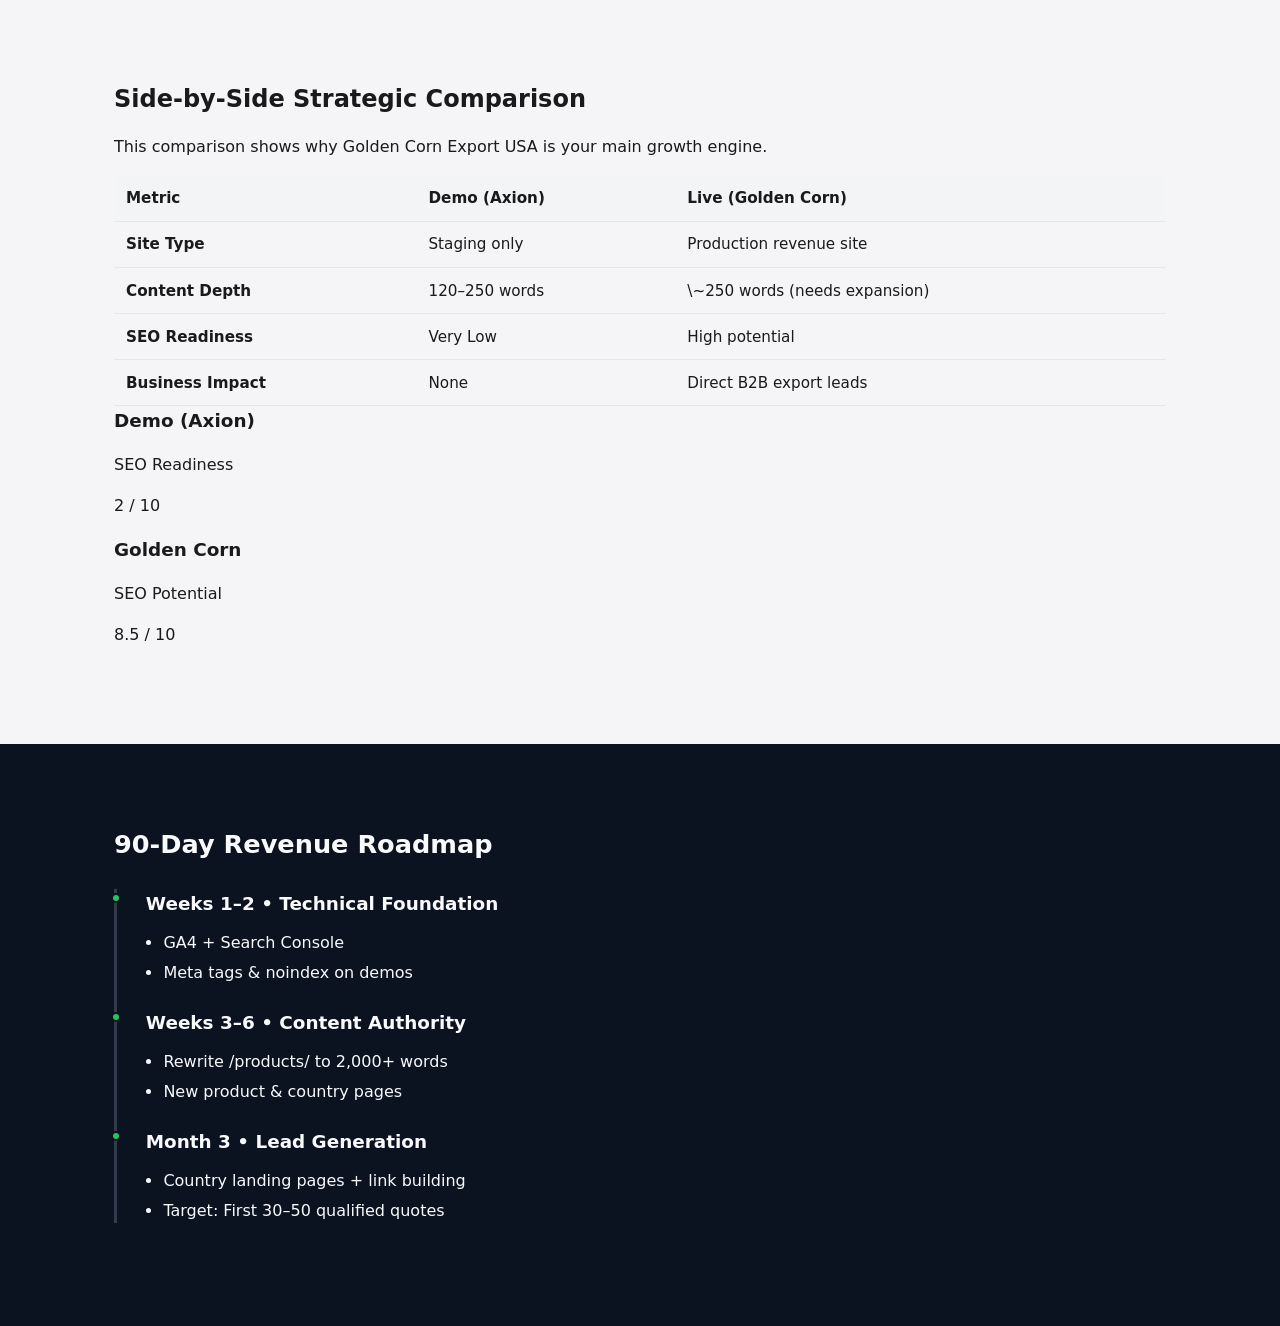
==== commit 95e6f9ec: "Update competitor_gap.html" ====
--- a/competitor_gap.html
+++ b/competitor_gap.html
@@ -2,20 +2,15 @@
 <html lang="en">
 <head>
   <meta charset="UTF-8">
-  <title>Side-by-Side Strategic Comparison | Axion & Golden Corn</title>
+  <title>Competitor Gap &amp; Roadmap</title>
   <meta name="viewport" content="width=device-width, initial-scale=1.0">
-  <meta name="description" content="Side-by-side comparison of Axion demo pages vs Golden Corn Export USA, plus a 90‑day roadmap for SEO and revenue growth.">
   <link rel="stylesheet" href="styles.css">
 </head>
 <body>
-
   <section class="section section-light">
     <div class="container">
       <h1>Side-by-Side Strategic Comparison</h1>
-      <p>
-        This comparison highlights why Golden Corn Export USA is the primary growth asset and
-        why Axion demo environments should remain staging only.
-      </p>
+      <p>This comparison shows why Golden Corn Export USA is your main growth engine.</p>
 
       <table class="comparison-table">
         <thead>
@@ -26,56 +21,25 @@
           </tr>
         </thead>
         <tbody>
-          <tr>
-            <td>Site Type</td>
-            <td>Staging environments for Axion Automobile & Axion Agriculture</td>
-            <td>Production site for Golden Corn Export USA</td>
-          </tr>
-          <tr>
-            <td>Content Depth</td>
-            <td>120–250 words per page</td>
-            <td>~250 words on /products/ (currently thin)</td>
-          </tr>
-          <tr>
-            <td>Keywords</td>
-            <td>0 organic keywords, no backlinks</td>
-            <td>Brand-only keywords, minimal backlinks</td>
-          </tr>
-          <tr>
-            <td>Technical Setup</td>
-            <td>No meta tags, no analytics</td>
-            <td>No meta tags, no analytics, room for full upgrade</td>
-          </tr>
-          <tr>
-            <td>Business Impact</td>
-            <td>Internal demo only, no revenue impact</td>
-            <td>Direct revenue impact through B2B export leads</td>
-          </tr>
-          <tr>
-            <td>Immediate Action</td>
-            <td>Apply <code>noindex</code> and use as staging only</td>
-            <td>Full SEO and content optimization priority</td>
-          </tr>
+          <tr><td>Site Type</td><td>Staging only</td><td>Production revenue site</td></tr>
+          <tr><td>Content Depth</td><td>120–250 words</td><td>\~250 words (needs expansion)</td></tr>
+          <tr><td>SEO Readiness</td><td>Very Low</td><td>High potential</td></tr>
+          <tr><td>Business Impact</td><td>None</td><td>Direct B2B export leads</td></tr>
         </tbody>
       </table>
 
-      <!-- NEW: Scorecards -->
       <div class="score-grid">
         <div class="score-card">
           <h3>Demo (Axion)</h3>
           <p class="score-label">SEO Readiness</p>
-          <div class="score-track">
-            <div class="score-fill score-low"></div>
-          </div>
+          <div class="score-track"><div class="score-fill score-low" style="width:20%"></div></div>
           <p class="score-value">2 / 10</p>
         </div>
         <div class="score-card">
-          <h3>Golden Corn (Live)</h3>
+          <h3>Golden Corn</h3>
           <p class="score-label">SEO Potential</p>
-          <div class="score-track">
-            <div class="score-fill score-high"></div>
-          </div>
-          <p class="score-value">8 / 10</p>
+          <div class="score-track"><div class="score-fill score-high" style="width:85%"></div></div>
+          <p class="score-value">8.5 / 10</p>
         </div>
       </div>
     </div>
@@ -83,45 +47,13 @@
 
   <section class="section section-dark">
     <div class="container">
-      <h2>90‑Day Revenue Roadmap</h2>
-      <p>
-        The first 90 days focus on building a technical foundation, establishing content authority,
-        and activating lead generation for Golden Corn Export USA.
-      </p>
-
+      <h2>90-Day Revenue Roadmap</h2>
       <div class="timeline">
-        <div class="timeline-item">
-          <h3>Weeks 1–2 · Technical Foundation</h3>
-          <ul>
-            <li>Install GA4 tracking and Google Search Console</li>
-            <li>Add meta titles and descriptions to all key pages</li>
-            <li>Apply <code>noindex</code> to Axion demo URLs</li>
-            <li>Set up XML sitemap and robots.txt</li>
-          </ul>
-        </div>
-
-        <div class="timeline-item">
-          <h3>Weeks 3–6 · Content Authority</h3>
-          <ul>
-            <li>Expand /products/ to 2,000+ words with detailed specifications</li>
-            <li>Launch dedicated "Yellow Corn" product page</li>
-            <li>Add structured data (Product + Organization schema)</li>
-            <li>Introduce first blog content around import guides and FAQs</li>
-          </ul>
-        </div>
-
-        <div class="timeline-item">
-          <h3>Month 3 · Lead Generation</h3>
-          <ul>
-            <li>Target UAE and Saudi Arabia B2B export keywords</li>
-            <li>Launch at least one country-specific landing page (e.g., /export-to-uae/)</li>
-            <li>Start link building and directory submissions</li>
-            <li>Target: 50–100 qualified quote requests per month (after ramp‑up period)</li>
-          </ul>
-        </div>
+        <div class="timeline-item"><h3>Weeks 1–2 • Technical Foundation</h3><ul><li>GA4 + Search Console</li><li>Meta tags &amp; noindex on demos</li></ul></div>
+        <div class="timeline-item"><h3>Weeks 3–6 • Content Authority</h3><ul><li>Rewrite /products/ to 2,000+ words</li><li>New product &amp; country pages</li></ul></div>
+        <div class="timeline-item"><h3>Month 3 • Lead Generation</h3><ul><li>Country landing pages + link building</li><li>Target: First 30–50 qualified quotes</li></ul></div>
       </div>
     </div>
   </section>
-
 </body>
 </html>
